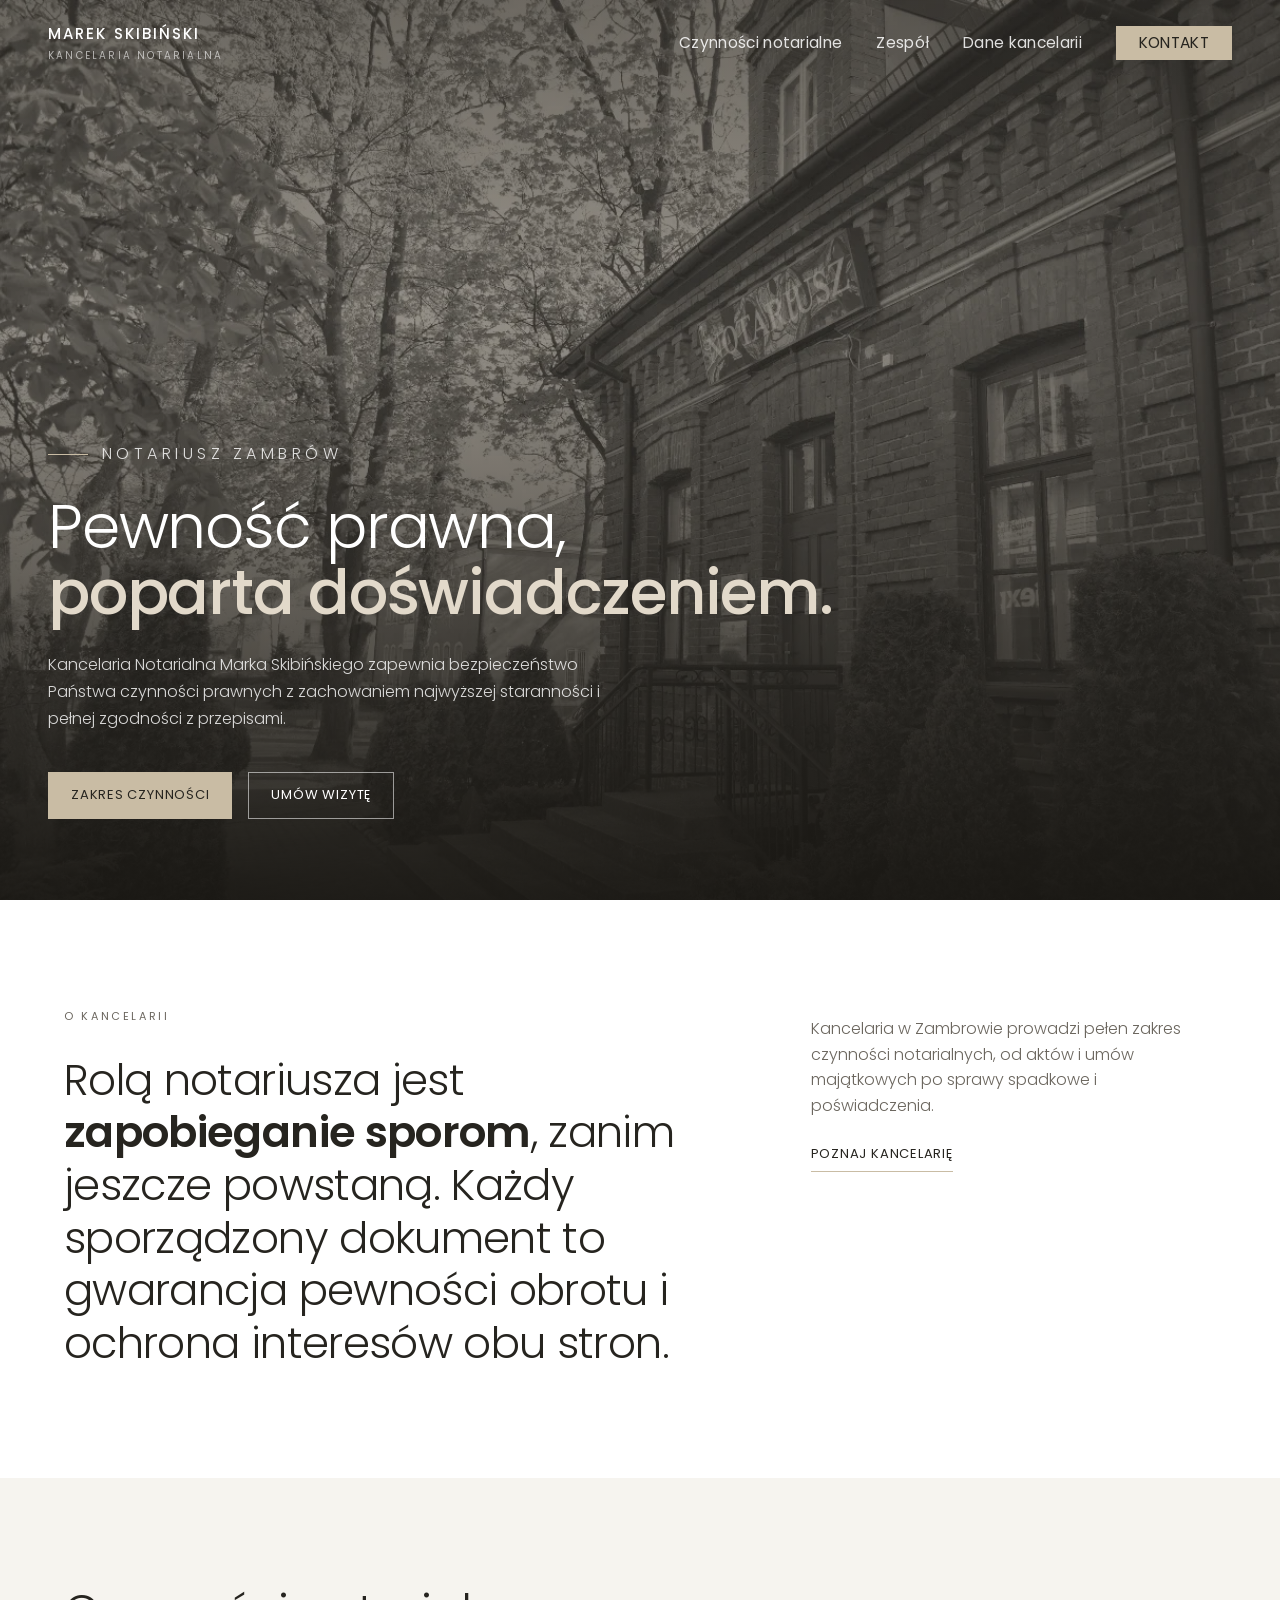
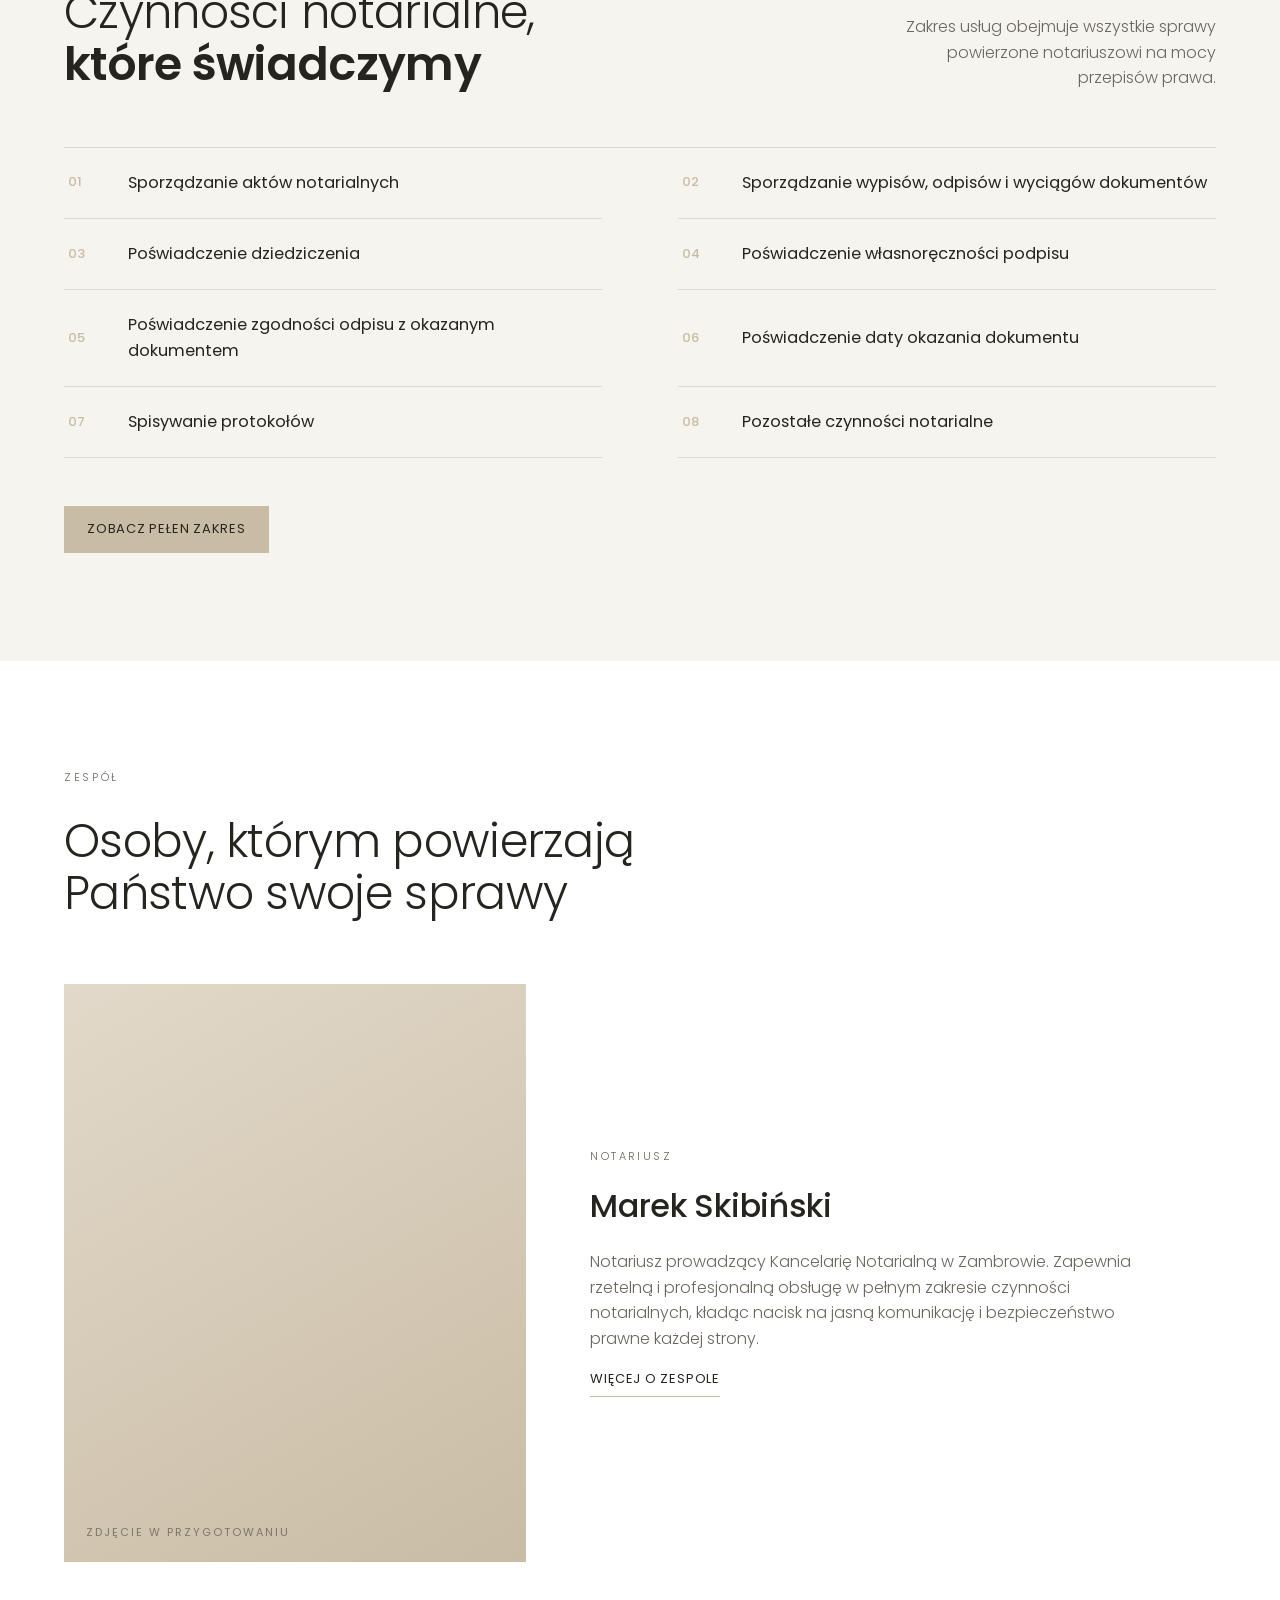
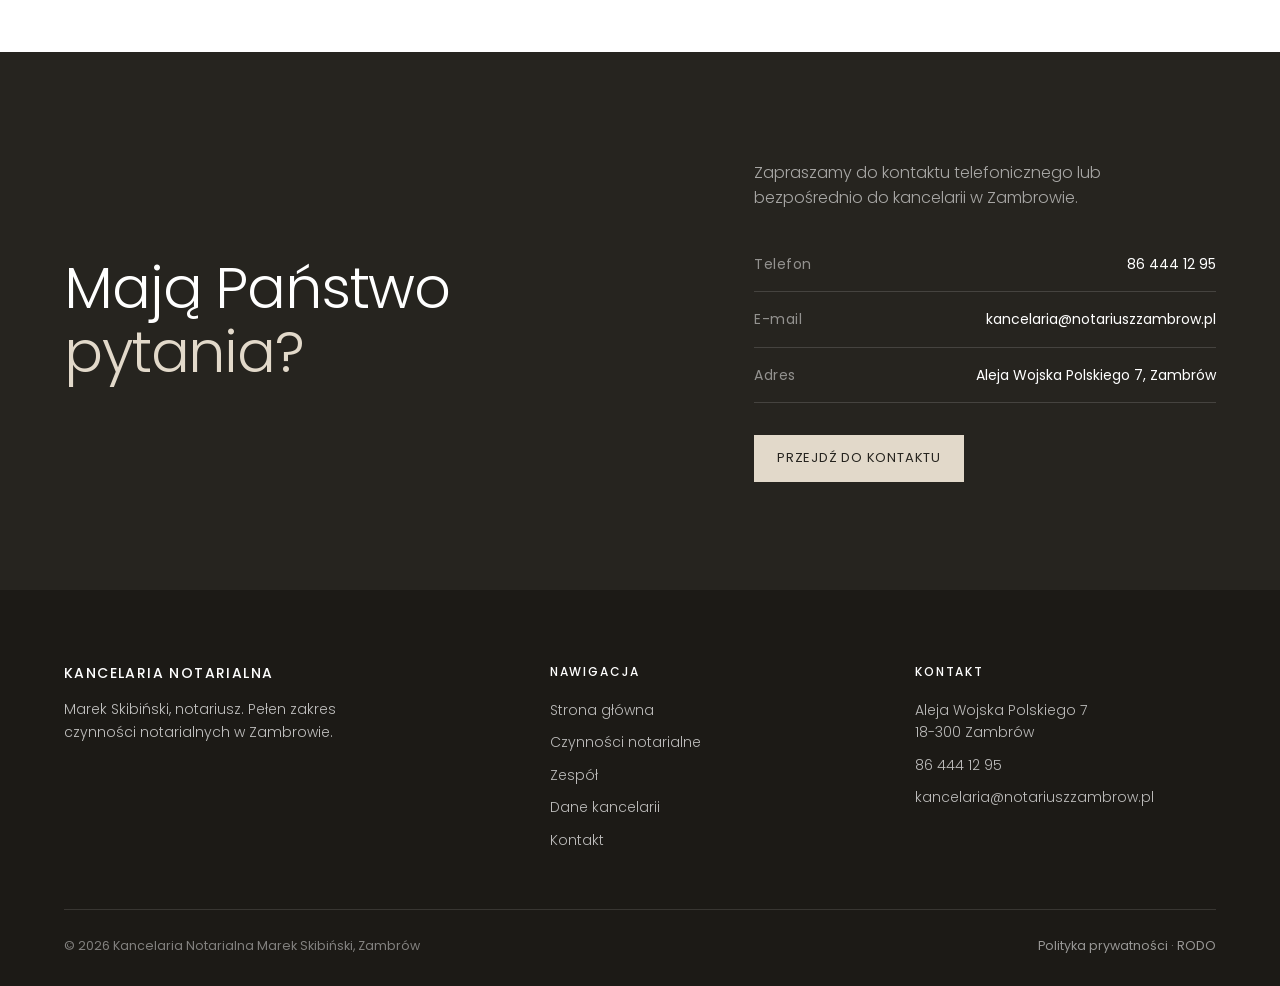
==== index.html @ 414e6e5b "Add files via upload" ====
<!DOCTYPE html>
<html lang="pl">
<head>
<meta charset="UTF-8">
<meta name="viewport" content="width=device-width, initial-scale=1.0">
<title>Notariusz Zambrów - Kancelaria Notarialna Marek Skibiński</title>
<meta name="description" content="Kancelaria Notarialna Marek Skibiński w Zambrowie. Akty notarialne, poświadczenia, umowy i pełen zakres czynności notarialnych. Rzetelnie i z najwyższą starannością.">
<meta name="robots" content="index, follow">
<meta property="og:title" content="Notariusz Zambrów - Kancelaria Notarialna Marek Skibiński">
<meta property="og:description" content="Pełen zakres czynności notarialnych w Zambrowie. Akty notarialne, poświadczenia, umowy majątkowe i spadkowe.">
<meta property="og:type" content="website">
<link rel="preconnect" href="https://fonts.googleapis.com">
<link rel="preconnect" href="https://fonts.gstatic.com" crossorigin>
<link href="https://fonts.googleapis.com/css2?family=Poppins:wght@300;400;500;600&display=swap" rel="stylesheet">
<link rel="stylesheet" href="styles.css">
</head>
<body><nav class="nav on-image" id="nav">
  <a class="brand" href="index.html">
    <span><b>Marek Skibiński</b><small>Kancelaria Notarialna</small></span>
  </a>
  <div class="menu" id="menu">
    <a href="czynnosci.html">Czynności notarialne</a>
    <a href="zespol.html">Zespół</a>
    <a href="dane.html">Dane kancelarii</a>
    <a href="kontakt.html" class="btn">Kontakt</a>
  </div>
  <button class="nav-toggle" id="toggle" aria-label="Otwórz menu"><span></span><span></span><span></span></button>
</nav>
<header class="hero">
  <div class="hero-inner">
    <p class="eyebrow">Notariusz Zambrów</p>
    <h1>Pewność prawna,<br><em>poparta doświadczeniem.</em></h1>
    <p>Kancelaria Notarialna Marka Skibińskiego zapewnia bezpieczeństwo Państwa czynności prawnych z zachowaniem najwyższej staranności i pełnej zgodności z przepisami.</p>
    <div class="hero-cta">
      <a href="czynnosci.html" class="btn">Zakres czynności</a>
      <a href="kontakt.html" class="btn ghost">Umów wizytę</a>
    </div>
  </div>
</header>

<section class="intro">
  <div class="wrap">
    <div>
      <p class="section-tag">O kancelarii</p>
      <h2>Rolą notariusza jest <strong>zapobieganie sporom</strong>, zanim jeszcze powstaną. Każdy sporządzony dokument to gwarancja pewności obrotu i ochrona interesów obu stron.</h2>
    </div>
    <div class="intro-side">
      <p>Kancelaria w Zambrowie prowadzi pełen zakres czynności notarialnych, od aktów i umów majątkowych po sprawy spadkowe i poświadczenia.</p>
      <a href="dane.html" class="textlink">Poznaj kancelarię</a>
    </div>
  </div>
</section>

<section class="svc-preview">
  <div class="wrap">
    <div class="head">
      <h2>Czynności notarialne,<br><b>które świadczymy</b></h2>
      <p>Zakres usług obejmuje wszystkie sprawy powierzone notariuszowi na mocy przepisów prawa.</p>
    </div>
    <div class="svc-list">
      <div class="svc-row"><span class="n">01</span><span class="t">Sporządzanie aktów notarialnych</span></div>
      <div class="svc-row"><span class="n">02</span><span class="t">Sporządzanie wypisów, odpisów i wyciągów dokumentów</span></div>
      <div class="svc-row"><span class="n">03</span><span class="t">Poświadczenie dziedziczenia</span></div>
      <div class="svc-row"><span class="n">04</span><span class="t">Poświadczenie własnoręczności podpisu</span></div>
      <div class="svc-row"><span class="n">05</span><span class="t">Poświadczenie zgodności odpisu z okazanym dokumentem</span></div>
      <div class="svc-row"><span class="n">06</span><span class="t">Poświadczenie daty okazania dokumentu</span></div>
      <div class="svc-row"><span class="n">07</span><span class="t">Spisywanie protokołów</span></div>
      <div class="svc-row"><span class="n">08</span><span class="t">Pozostałe czynności notarialne</span></div>
    </div>
    <div class="svc-cta">
      <a href="czynnosci.html" class="btn">Zobacz pełen zakres</a>
    </div>
  </div>
</section>

<section class="team">
  <div class="wrap">
    <div class="team-head">
      <p class="section-tag">Zespół</p>
      <h2>Osoby, którym powierzają Państwo swoje sprawy</h2>
    </div>
    <div class="member">
      <div class="m-photo"><span>Zdjęcie w przygotowaniu</span></div>
      <div class="m-body">
        <p class="m-role">Notariusz</p>
        <h3>Marek Skibiński</h3>
        <p>Notariusz prowadzący Kancelarię Notarialną w Zambrowie. Zapewnia rzetelną i profesjonalną obsługę w pełnym zakresie czynności notarialnych, kładąc nacisk na jasną komunikację i bezpieczeństwo prawne każdej strony.</p>
        <a href="zespol.html" class="textlink">Więcej o zespole</a>
      </div>
    </div>
  </div>
</section>

<section class="contact">
  <div class="wrap">
    <div><h2>Mają Państwo <em>pytania?</em></h2></div>
    <div class="contact-side">
      <p>Zapraszamy do kontaktu telefonicznego lub bezpośrednio do kancelarii w Zambrowie.</p>
      <div class="contact-rows">
        <div class="crow"><span>Telefon</span><span>86 444 12 95</span></div>
        <div class="crow"><span>E-mail</span><span>kancelaria@notariuszzambrow.pl</span></div>
        <div class="crow"><span>Adres</span><span>Aleja Wojska Polskiego 7, Zambrów</span></div>
      </div>
      <a href="kontakt.html" class="btn on-dark">Przejdź do kontaktu</a>
    </div>
  </div>
</section>
<footer>
  <div class="wrap">
    <div class="f-grid">
      <div class="f-brand">
        <h4>Kancelaria Notarialna</h4>
        <p>Marek Skibiński, notariusz. Pełen zakres czynności notarialnych w Zambrowie.</p>
      </div>
      <div class="f-col">
        <h5>Nawigacja</h5>
        <a href="index.html">Strona główna</a>
        <a href="czynnosci.html">Czynności notarialne</a>
        <a href="zespol.html">Zespół</a>
        <a href="dane.html">Dane kancelarii</a>
        <a href="kontakt.html">Kontakt</a>
      </div>
      <div class="f-col">
        <h5>Kontakt</h5>
        <p>Aleja Wojska Polskiego 7<br>18-300 Zambrów</p>
        <a href="tel:+48864441295">86 444 12 95</a>
        <a href="mailto:kancelaria@notariuszzambrow.pl">kancelaria@notariuszzambrow.pl</a>
      </div>
    </div>
    <div class="f-bottom">
      <span>© 2026 Kancelaria Notarialna Marek Skibiński, Zambrów</span>
      <span><a href="#">Polityka prywatności</a> · <a href="#">RODO</a></span>
    </div>
  </div>
</footer>
<script src="script.js"></script>
</body>
</html>
---- styles.css ----
/* =========================================================
   KANCELARIA NOTARIALNA MAREK SKIBIŃSKI - ZAMBRÓW
   Wspólny arkusz stylów dla wszystkich podstron.
   Paleta: biel / szary / beż. Font: Poppins.
   ========================================================= */

:root{
  --white:#ffffff;
  --paper:#f6f4ef;
  --beige:#e2d9ca;
  --beige-deep:#c9bca4;
  --ink:#26241f;
  --ink-soft:#3a3833;
  --grey:#6b665e;
  --grey-line:#ddd7cc;
  --ease:cubic-bezier(.22,.61,.36,1);
}

*{margin:0;padding:0;box-sizing:border-box}
html{scroll-behavior:smooth}
body{
  font-family:'Poppins',system-ui,sans-serif;
  color:var(--ink);
  background:var(--white);
  line-height:1.6;
  -webkit-font-smoothing:antialiased;
  overflow-x:hidden;
}
img{max-width:100%;display:block}
a{color:inherit;text-decoration:none}
.wrap{width:min(1180px,90vw);margin-inline:auto}
.section-tag{font-size:11px;letter-spacing:.24em;text-transform:uppercase;color:var(--grey);margin-bottom:28px}

/* ---------- BUTTONS ---------- */
.btn{
  display:inline-block;font-family:inherit;font-size:13px;letter-spacing:.06em;text-transform:uppercase;
  padding:12px 22px;cursor:pointer;border:1.5px solid var(--beige-deep);
  background:var(--beige-deep);color:var(--ink);
  transition:background .35s var(--ease),color .35s var(--ease),border-color .35s var(--ease);
}
.btn:hover,.btn:focus-visible{background:transparent;color:var(--ink);border-color:var(--ink);outline:none}
.btn.ghost{background:transparent;color:#fff;border-color:rgba(255,255,255,.55)}
.btn.ghost:hover,.btn.ghost:focus-visible{background:#fff;color:var(--ink);border-color:#fff}
.btn.on-dark{background:var(--beige);border-color:var(--beige);color:var(--ink)}
.btn.on-dark:hover,.btn.on-dark:focus-visible{background:transparent;color:#fff;border-color:#fff}
.textlink{
  display:inline-flex;align-items:center;gap:10px;font-size:13px;letter-spacing:.06em;
  text-transform:uppercase;color:var(--ink);border-bottom:1.5px solid var(--beige-deep);padding-bottom:6px;
  transition:color .3s var(--ease),border-color .3s var(--ease);
}
.textlink:hover,.textlink:focus-visible{color:var(--grey);border-color:var(--ink);outline:none}

/* ---------- NAV ---------- */
.nav{
  position:fixed;top:0;left:0;right:0;z-index:50;
  display:flex;align-items:center;justify-content:space-between;
  padding:22px min(5vw,48px);
  transition:background .4s var(--ease),padding .4s var(--ease);
}
.nav.on-image{background:transparent}
.nav.solid{background:rgba(38,36,31,.96)}
.nav.scrolled{background:rgba(38,36,31,.96);padding-block:16px;backdrop-filter:blur(6px)}
.brand{display:flex;align-items:center;gap:12px;color:#fff}
.brand .mark{width:34px;height:34px;border:1.5px solid rgba(255,255,255,.75);display:grid;place-items:center;font-size:15px;font-weight:500;letter-spacing:.04em}
.brand b{font-weight:500;font-size:15px;letter-spacing:.14em;text-transform:uppercase;display:block}
.brand small{display:block;font-size:10px;letter-spacing:.22em;color:rgba(255,255,255,.6);text-transform:uppercase;margin-top:2px}
.menu{display:flex;align-items:center;gap:34px}
.menu a{color:rgba(255,255,255,.85);font-size:15.5px;letter-spacing:.02em;position:relative;padding-block:4px;transition:color .3s var(--ease)}
.menu a:hover{color:#fff}
.menu a.here{color:#fff}
.menu a.here::after{content:"";position:absolute;left:0;bottom:-2px;width:100%;height:1px;background:var(--beige-deep)}
.menu a.btn{color:var(--ink)}
.menu a.btn:hover,.menu a.btn:focus-visible{background:transparent;color:#fff;border-color:#fff}
.nav-toggle{display:none;background:none;border:none;cursor:pointer;flex-direction:column;gap:5px;padding:8px}
.nav-toggle span{width:24px;height:1.5px;background:#fff;transition:.3s var(--ease)}

/* ---------- HERO (homepage) ---------- */
.hero{
  position:relative;min-height:100vh;display:flex;align-items:flex-end;
  padding:0 min(5vw,48px) clamp(56px,9vh,110px);color:#fff;overflow:hidden;
}
.hero::before{
  content:"";position:absolute;inset:0;z-index:0;
  background:linear-gradient(180deg,rgba(30,28,24,.55) 0%,rgba(30,28,24,.30) 34%,rgba(28,26,22,.72) 78%,rgba(24,22,18,.92) 100%),
             url('hero.webp') center 42%/cover no-repeat;
}
.hero-inner{position:relative;z-index:1;max-width:820px}
.eyebrow{font-size:12px;letter-spacing:.28em;text-transform:uppercase;color:var(--beige-deep);margin-bottom:26px;display:flex;align-items:center;gap:14px}
.eyebrow::before{content:"";width:40px;height:1px;background:var(--beige-deep)}
.hero h1{font-weight:300;font-size:clamp(2rem,5.2vw,3.85rem);line-height:1.08;letter-spacing:-.02em;margin-bottom:24px}
.hero h1 em{font-style:normal;font-weight:500;color:var(--beige)}
.hero p{font-size:clamp(.95rem,1.25vw,1.08rem);font-weight:300;color:rgba(255,255,255,.82);max-width:56ch;line-height:1.7}
.hero-cta{display:flex;gap:16px;margin-top:40px;flex-wrap:wrap}
.hero-cta .btn:not(.ghost):hover,.hero-cta .btn:not(.ghost):focus-visible{background:transparent;color:#fff;border-color:#fff}

/* ---------- PAGE HEAD (subpages) ---------- */
.page-head{
  position:relative;min-height:46vh;display:flex;align-items:flex-end;
  padding:120px min(5vw,48px) clamp(40px,7vh,72px);color:#fff;overflow:hidden;
}
.page-head::before{
  content:"";position:absolute;inset:0;z-index:0;
  background:linear-gradient(180deg,rgba(30,28,24,.62) 0%,rgba(28,26,22,.55) 50%,rgba(24,22,18,.88) 100%),
             url('hero.webp') center 40%/cover no-repeat;
}
.page-head-inner{position:relative;z-index:1;max-width:820px}
.page-head h1{font-weight:300;font-size:clamp(2rem,5vw,3.4rem);letter-spacing:-.02em;line-height:1.08}
.page-head h1 em{font-style:normal;font-weight:500;color:var(--beige)}
.crumb{font-size:12px;letter-spacing:.16em;text-transform:uppercase;color:rgba(255,255,255,.6);margin-bottom:18px}
.crumb a{color:var(--beige-deep)}
.crumb a:hover{color:#fff}

/* ---------- INTRO (asymmetric split) ---------- */
.intro{padding:clamp(80px,12vh,140px) 0;background:var(--white)}
.intro .wrap{display:grid;grid-template-columns:1.62fr 1fr;gap:clamp(40px,7vw,110px);align-items:start}
.intro h2{font-weight:300;font-size:clamp(1.7rem,3.4vw,2.7rem);line-height:1.22;letter-spacing:-.015em;color:var(--ink)}
.intro h2 strong{font-weight:600}
.intro-side{padding-top:8px}
.intro-side p{color:var(--grey);font-weight:300;font-size:1rem;max-width:40ch;margin-bottom:22px}

/* ---------- SERVICES PREVIEW (homepage) ---------- */
.svc-preview{padding:clamp(80px,12vh,140px) 0;background:var(--paper)}
.svc-preview .head{display:grid;grid-template-columns:auto 1fr;gap:clamp(30px,6vw,90px);align-items:end;margin-bottom:56px}
.svc-preview h2{font-weight:300;font-size:clamp(1.8rem,3.6vw,2.9rem);line-height:1.14;letter-spacing:-.015em}
.svc-preview h2 b{font-weight:600}
.svc-preview .head p{color:var(--grey);font-weight:300;max-width:34ch;justify-self:end;text-align:right}
.svc-list{display:grid;grid-template-columns:1fr 1fr;gap:0 clamp(40px,6vw,80px);border-top:1px solid var(--grey-line)}
.svc-row{display:grid;grid-template-columns:44px 1fr;gap:16px;align-items:center;padding:22px 4px;border-bottom:1px solid var(--grey-line)}
.svc-row .n{font-size:13px;color:var(--beige-deep);font-weight:500}
.svc-row .t{font-size:1.02rem;font-weight:400}
.svc-cta{margin-top:48px}

/* ---------- ACCORDION (czynnosci page) ---------- */
.services{padding:clamp(70px,10vh,120px) 0;background:var(--white)}
.acc{border-top:1px solid var(--grey-line)}
.acc-item{border-bottom:1px solid var(--grey-line)}
.acc-btn{
  width:100%;background:none;border:none;cursor:pointer;font-family:inherit;text-align:left;
  display:grid;grid-template-columns:56px 1fr 34px;align-items:center;gap:20px;padding:26px 8px;color:var(--ink);
  transition:background .35s var(--ease),padding-inline .35s var(--ease);
}
.acc-btn:hover,.acc-btn:focus-visible{background:var(--beige);padding-inline:20px;outline:none}
.acc-num{font-size:13px;color:var(--beige-deep);font-weight:500;letter-spacing:.05em}
.acc-btn:hover .acc-num,.acc-btn:focus-visible .acc-num{color:var(--ink-soft)}
.acc-title{font-size:clamp(1rem,1.7vw,1.2rem);font-weight:400}
.acc-ico{width:34px;height:34px;position:relative;justify-self:end}
.acc-ico::before,.acc-ico::after{content:"";position:absolute;top:50%;left:50%;background:var(--ink);transition:transform .4s var(--ease)}
.acc-ico::before{width:14px;height:1.5px;transform:translate(-50%,-50%)}
.acc-ico::after{width:1.5px;height:14px;transform:translate(-50%,-50%)}
.acc-item.open .acc-ico::after{transform:translate(-50%,-50%) scaleY(0)}
.acc-panel{display:grid;grid-template-rows:0fr;transition:grid-template-rows .45s var(--ease)}
.acc-item.open .acc-panel{grid-template-rows:1fr}
.acc-panel-inner{overflow:hidden}
.acc-panel-inner p{color:var(--grey);font-weight:300;max-width:62ch;padding:20px 8px 30px 76px;font-size:.97rem}

/* ---------- TEAM ---------- */
.team{padding:clamp(70px,10vh,120px) 0;background:var(--white)}
.team-head{margin-bottom:64px;max-width:640px}
.team-head h2{font-weight:300;font-size:clamp(1.8rem,3.6vw,2.9rem);letter-spacing:-.015em;line-height:1.14}
.team-head p{color:var(--grey);font-weight:300;margin-top:18px;max-width:52ch}
.member{display:grid;grid-template-columns:.85fr 1.15fr;gap:clamp(30px,5vw,70px);align-items:center;margin-bottom:clamp(50px,7vh,90px)}
.member:last-child{margin-bottom:0}
.member.flip .m-photo{order:2}
.member.flip .m-body{order:1}
.m-photo{aspect-ratio:4/5;background:linear-gradient(150deg,var(--beige) 0%,var(--beige-deep) 100%);position:relative;overflow:hidden}
.m-photo span{position:absolute;left:22px;bottom:20px;font-size:11px;letter-spacing:.18em;text-transform:uppercase;color:var(--ink-soft);opacity:.55}
.m-role{font-size:11px;letter-spacing:.22em;text-transform:uppercase;color:var(--beige-deep);margin-bottom:12px}
.m-body h3{font-weight:500;font-size:clamp(1.4rem,2.6vw,2rem);letter-spacing:-.01em;margin-bottom:18px}
.m-body p{color:var(--grey);font-weight:300;max-width:56ch;margin-bottom:14px}
.m-mail{display:inline-block;font-size:14px;color:var(--ink-soft);border-bottom:1px solid var(--grey-line);padding-bottom:4px;transition:border-color .3s var(--ease)}
.m-mail:hover,.m-mail:focus-visible{border-color:var(--ink);outline:none}

/* ---------- INFO GRID (dane kancelarii) ---------- */
.info{padding:clamp(70px,10vh,120px) 0;background:var(--white)}
.info-grid{display:grid;grid-template-columns:1.1fr 1fr;gap:clamp(30px,4vw,56px)}
.card{border:1px solid var(--grey-line);padding:clamp(28px,3vw,40px);background:var(--paper)}
.card.span{grid-column:1 / -1}
.card h3{font-size:12px;letter-spacing:.18em;text-transform:uppercase;color:var(--grey);margin-bottom:22px;font-weight:500}
.data-row{display:flex;justify-content:space-between;gap:20px;padding:13px 0;border-bottom:1px solid var(--grey-line);font-size:14.5px}
.data-row:last-child{border-bottom:none}
.data-row span:first-child{color:var(--grey)}
.data-row span:last-child{color:var(--ink);font-weight:400;text-align:right}
.bank{padding:16px 0;border-bottom:1px solid var(--grey-line)}
.bank:last-child{border-bottom:none}
.bank .lbl{font-size:12px;letter-spacing:.1em;text-transform:uppercase;color:var(--grey);margin-bottom:6px}
.bank .num{font-size:15px;letter-spacing:.04em;color:var(--ink)}
.map-embed{grid-column:1 / -1;margin-top:8px;border:1px solid var(--grey-line);aspect-ratio:21/7;overflow:hidden}
.map-embed iframe{display:block;width:100%;height:100%;border:0}

/* ---------- CONTACT ---------- */
.contact{padding:clamp(80px,12vh,140px) 0;background:var(--ink);color:#fff}
.contact .wrap{display:grid;grid-template-columns:1.3fr 1fr;gap:clamp(40px,7vw,100px);align-items:center}
.contact h2{font-weight:300;font-size:clamp(2rem,4.6vw,3.6rem);line-height:1.1;letter-spacing:-.02em}
.contact h2 em{font-style:normal;color:var(--beige)}
.contact-side p{color:rgba(255,255,255,.6);font-weight:300;margin-bottom:26px;max-width:36ch}
.contact-rows{margin-bottom:32px}
.crow{display:flex;justify-content:space-between;gap:20px;padding:16px 0;border-bottom:1px solid rgba(255,255,255,.14);font-size:14px}
.crow span:first-child{color:rgba(255,255,255,.5);letter-spacing:.04em}
.crow span:last-child{color:#fff}

/* ---------- CONTACT PAGE (details + form) ---------- */
.kontakt{padding:clamp(70px,10vh,120px) 0 0;background:var(--white)}
.kontakt-grid{display:grid;grid-template-columns:1fr 1.15fr;gap:clamp(40px,6vw,90px);align-items:start}
.k-details h2{font-weight:300;font-size:clamp(1.6rem,3vw,2.3rem);letter-spacing:-.015em;margin-bottom:30px;line-height:1.18}
.k-line{padding:18px 0;border-bottom:1px solid var(--grey-line)}
.k-line .lbl{font-size:11px;letter-spacing:.18em;text-transform:uppercase;color:var(--grey);margin-bottom:6px}
.k-line .val{font-size:1.05rem;color:var(--ink)}
.k-line a.val:hover{color:var(--grey)}
.form{background:var(--paper);border:1px solid var(--grey-line);padding:clamp(28px,3vw,44px)}
.form h3{font-size:12px;letter-spacing:.16em;text-transform:uppercase;color:var(--grey);margin-bottom:26px;font-weight:500}
.field{margin-bottom:20px}
.field label{display:block;font-size:12px;letter-spacing:.06em;color:var(--ink-soft);margin-bottom:8px}
.field input,.field textarea{
  width:100%;font-family:inherit;font-size:15px;color:var(--ink);background:var(--white);
  border:1px solid var(--grey-line);padding:13px 15px;transition:border-color .3s var(--ease);
}
.field input:focus,.field textarea:focus{outline:none;border-color:var(--ink)}
.field textarea{resize:vertical;min-height:130px}
.form .btn{width:100%;text-align:center;margin-top:6px}
.form-note{font-size:12px;color:var(--grey);margin-top:16px;line-height:1.5}
.map{margin-top:clamp(40px,6vw,70px);border:1px solid var(--grey-line)}
.map iframe{display:block;width:100%;height:clamp(320px,40vw,450px)}

/* ---------- FOOTER ---------- */
footer{background:#1c1a16;color:rgba(255,255,255,.72);padding:clamp(56px,8vh,88px) 0 30px}
.f-grid{display:grid;grid-template-columns:1.4fr 1fr 1fr;gap:clamp(30px,5vw,70px);padding-bottom:48px;border-bottom:1px solid rgba(255,255,255,.12)}
.f-brand .mark{width:38px;height:38px;border:1.5px solid rgba(255,255,255,.4);display:grid;place-items:center;font-weight:500;margin-bottom:18px;color:#fff}
.f-brand h4{color:#fff;font-weight:500;letter-spacing:.1em;text-transform:uppercase;font-size:14px;margin-bottom:14px}
.f-brand p{font-weight:300;font-size:14px;max-width:34ch}
.f-col h5{color:#fff;font-size:12px;letter-spacing:.16em;text-transform:uppercase;margin-bottom:18px;font-weight:500}
.f-col a,.f-col p{display:block;font-size:14px;font-weight:300;margin-bottom:10px;color:rgba(255,255,255,.7)}
.f-col a{transition:color .3s var(--ease)}
.f-col a:hover,.f-col a:focus-visible{color:var(--beige);outline:none}
.f-bottom{display:flex;justify-content:space-between;flex-wrap:wrap;gap:14px;padding-top:26px;font-size:12.5px;color:rgba(255,255,255,.45)}
.f-bottom a{color:rgba(255,255,255,.55)}
.f-bottom a:hover{color:var(--beige)}

/* ---------- RESPONSIVE ---------- */
@media(max-width:880px){
  .menu{
    position:fixed;inset:0 0 0 auto;width:min(78vw,320px);background:rgba(28,26,22,.99);
    flex-direction:column;justify-content:center;gap:28px;padding:60px 40px;
    transform:translateX(100%);transition:transform .4s var(--ease);
  }
  .menu.show{transform:translateX(0)}
  .menu .btn{width:100%;text-align:center}
  .nav-toggle{display:flex;z-index:60}
  .nav-toggle.x span:nth-child(1){transform:translateY(6.5px) rotate(45deg)}
  .nav-toggle.x span:nth-child(2){opacity:0}
  .nav-toggle.x span:nth-child(3){transform:translateY(-6.5px) rotate(-45deg)}
  .intro .wrap,.svc-preview .head,.team-head{grid-template-columns:1fr}
  .svc-preview .head p{justify-self:start;text-align:left}
  .svc-list{grid-template-columns:1fr}
  .contact .wrap,.f-grid,.info-grid,.kontakt-grid{grid-template-columns:1fr}
  .card.span,.map-embed{grid-column:auto}
  .member,.member.flip{grid-template-columns:1fr;gap:24px}
  .member.flip .m-photo,.member.flip .m-body{order:0}
  .m-photo{aspect-ratio:16/10;max-width:340px}
  .acc-panel-inner p{padding-left:8px}
  .acc-btn{grid-template-columns:44px 1fr 30px;gap:12px;padding-block:20px}
}
@media(prefers-reduced-motion:reduce){*{transition:none!important;scroll-behavior:auto}}
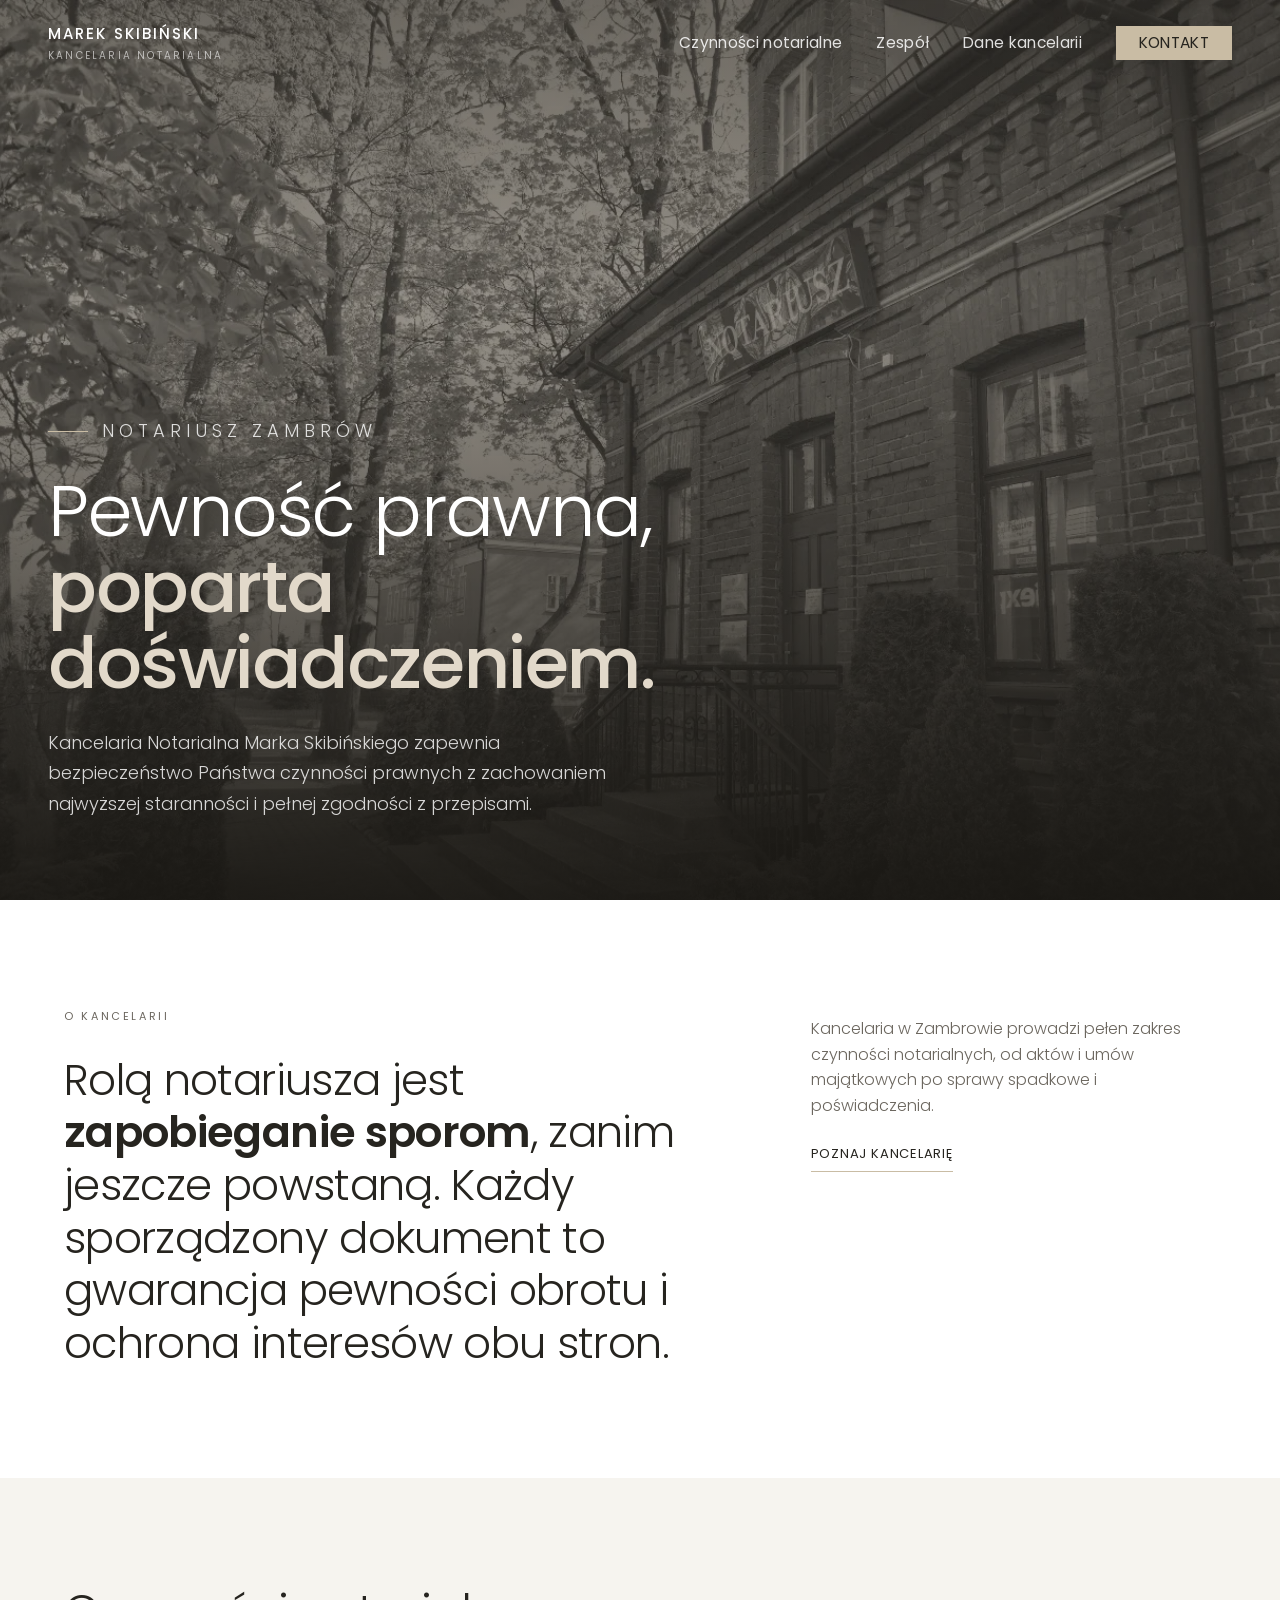
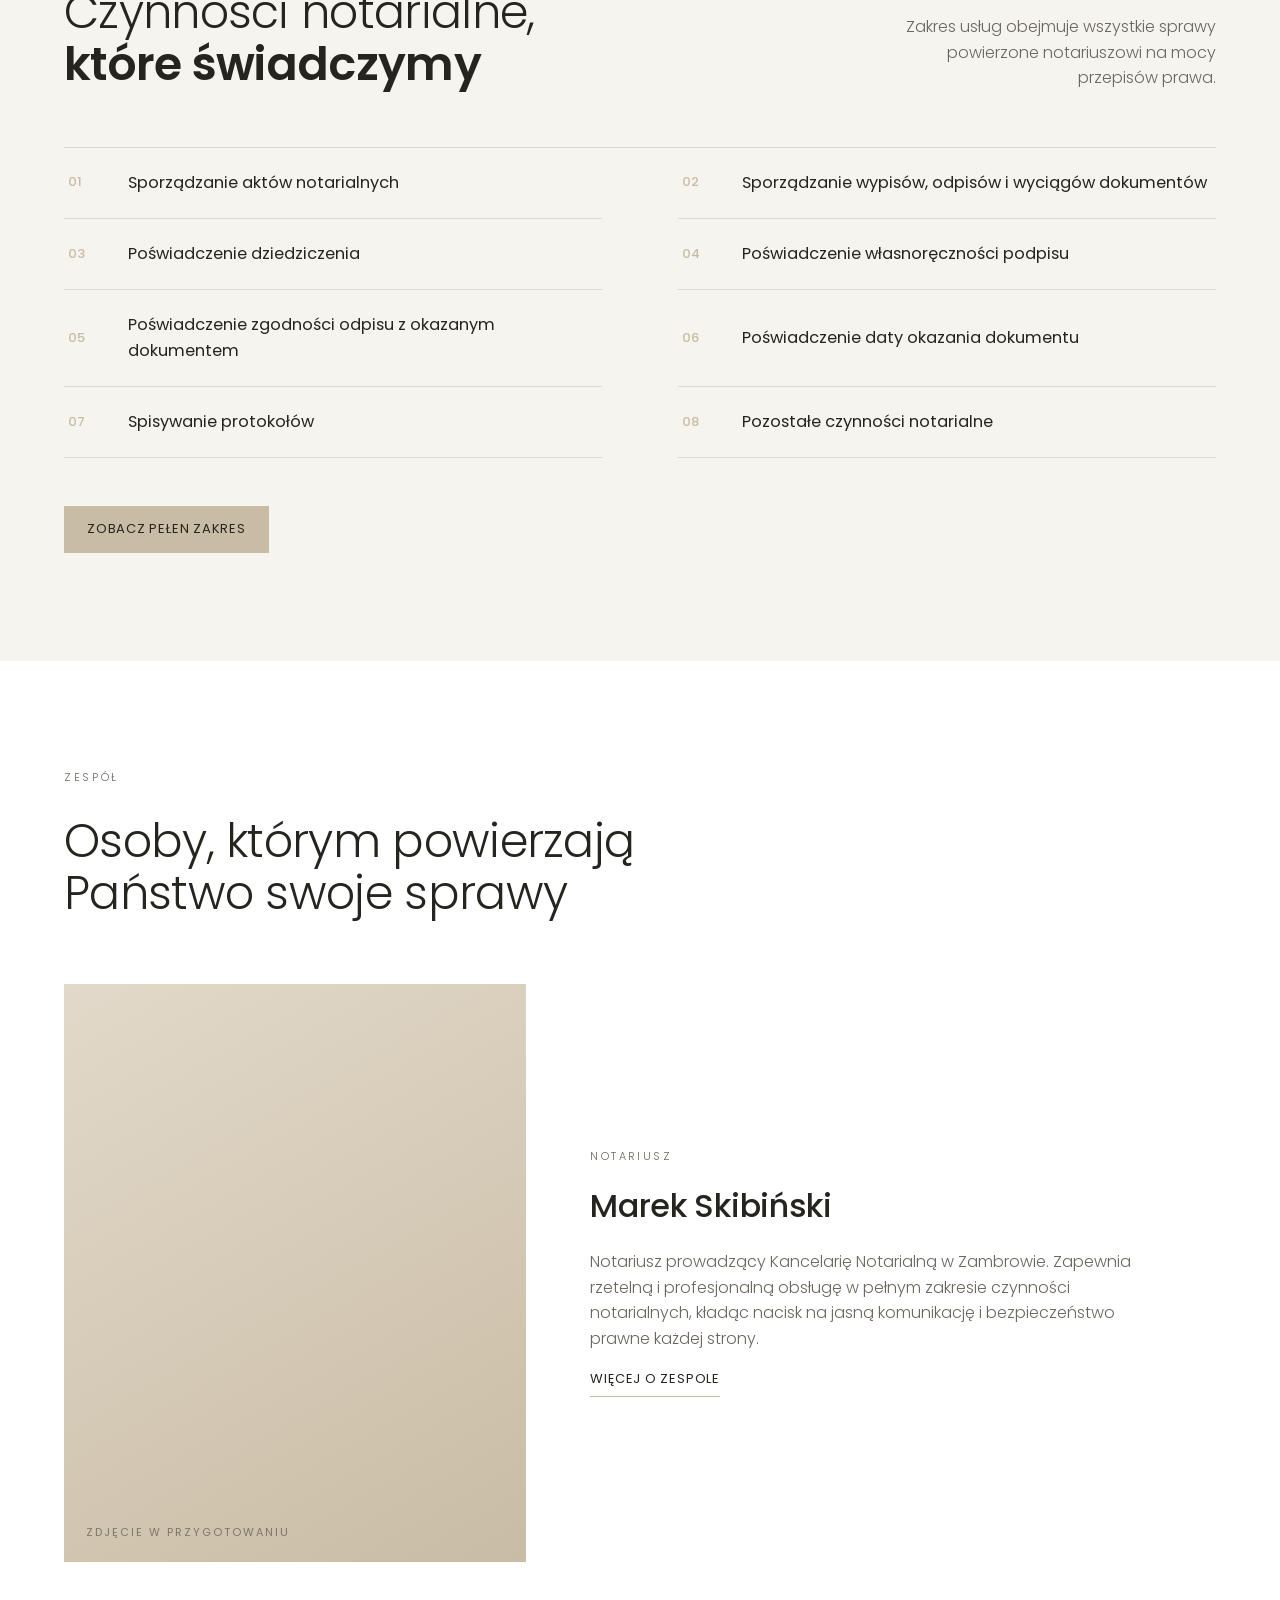
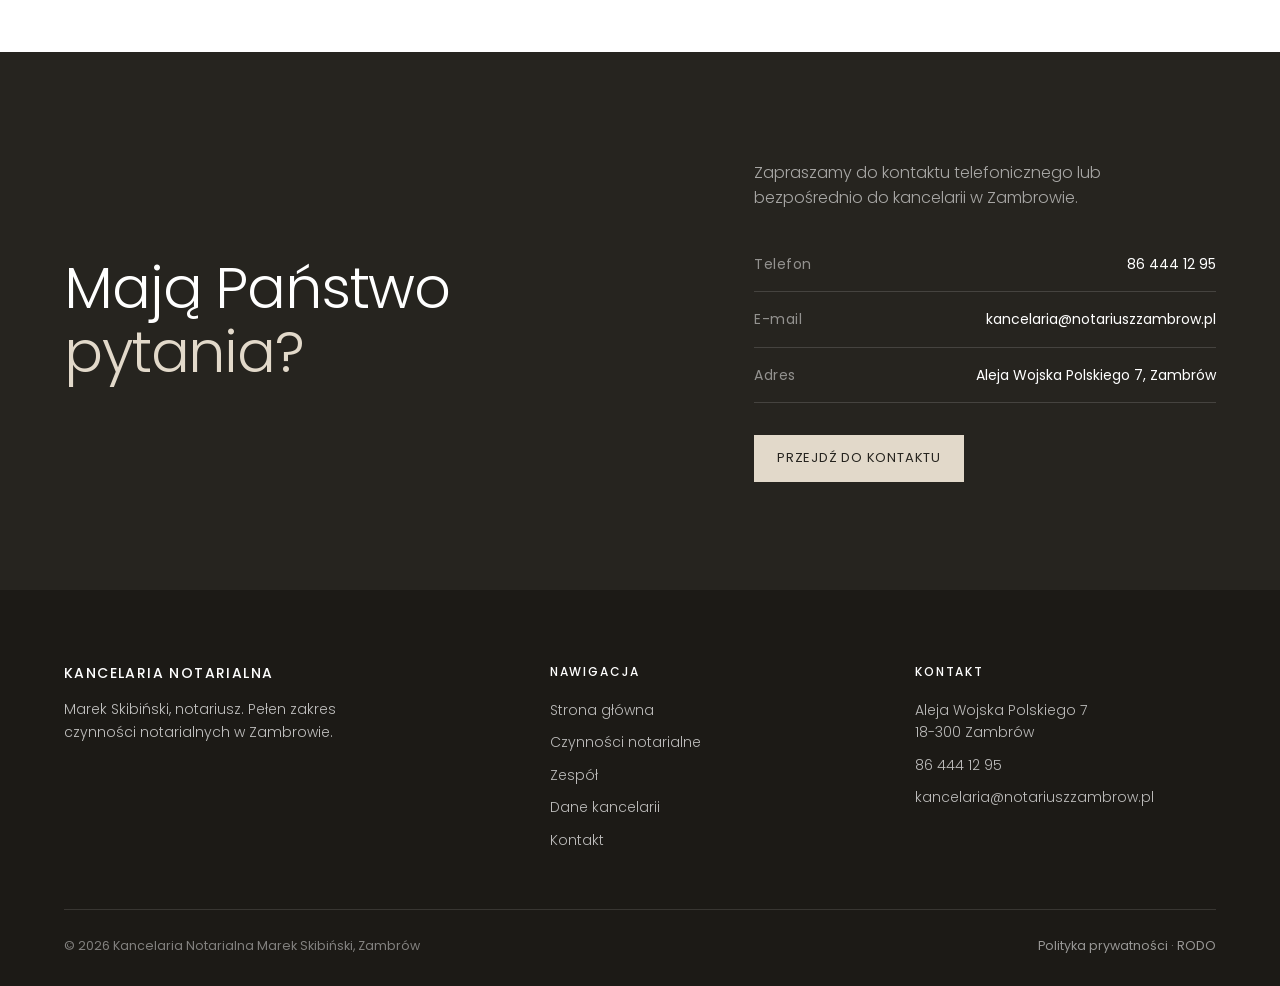
==== commit c88d9f6c: "Add files via upload" ====
--- a/index.html
+++ b/index.html
@@ -31,10 +31,6 @@
     <p class="eyebrow">Notariusz Zambrów</p>
     <h1>Pewność prawna,<br><em>poparta doświadczeniem.</em></h1>
     <p>Kancelaria Notarialna Marka Skibińskiego zapewnia bezpieczeństwo Państwa czynności prawnych z zachowaniem najwyższej staranności i pełnej zgodności z przepisami.</p>
-    <div class="hero-cta">
-      <a href="czynnosci.html" class="btn">Zakres czynności</a>
-      <a href="kontakt.html" class="btn ghost">Umów wizytę</a>
-    </div>
   </div>
 </header>
 
--- a/styles.css
+++ b/styles.css
@@ -87,9 +87,9 @@
 .hero-inner{position:relative;z-index:1;max-width:820px}
 .eyebrow{font-size:12px;letter-spacing:.28em;text-transform:uppercase;color:var(--beige-deep);margin-bottom:26px;display:flex;align-items:center;gap:14px}
 .eyebrow::before{content:"";width:40px;height:1px;background:var(--beige-deep)}
-.hero h1{font-weight:300;font-size:clamp(2rem,5.2vw,3.85rem);line-height:1.08;letter-spacing:-.02em;margin-bottom:24px}
+.hero h1{font-weight:300;font-size:clamp(2.3rem,6vw,4.5rem);line-height:1.06;letter-spacing:-.02em;margin-bottom:26px}
 .hero h1 em{font-style:normal;font-weight:500;color:var(--beige)}
-.hero p{font-size:clamp(.95rem,1.25vw,1.08rem);font-weight:300;color:rgba(255,255,255,.82);max-width:56ch;line-height:1.7}
+.hero p{font-size:clamp(1rem,1.4vw,1.18rem);font-weight:300;color:rgba(255,255,255,.82);max-width:56ch;line-height:1.7}
 .hero-cta{display:flex;gap:16px;margin-top:40px;flex-wrap:wrap}
 .hero-cta .btn:not(.ghost):hover,.hero-cta .btn:not(.ghost):focus-visible{background:transparent;color:#fff;border-color:#fff}
 
